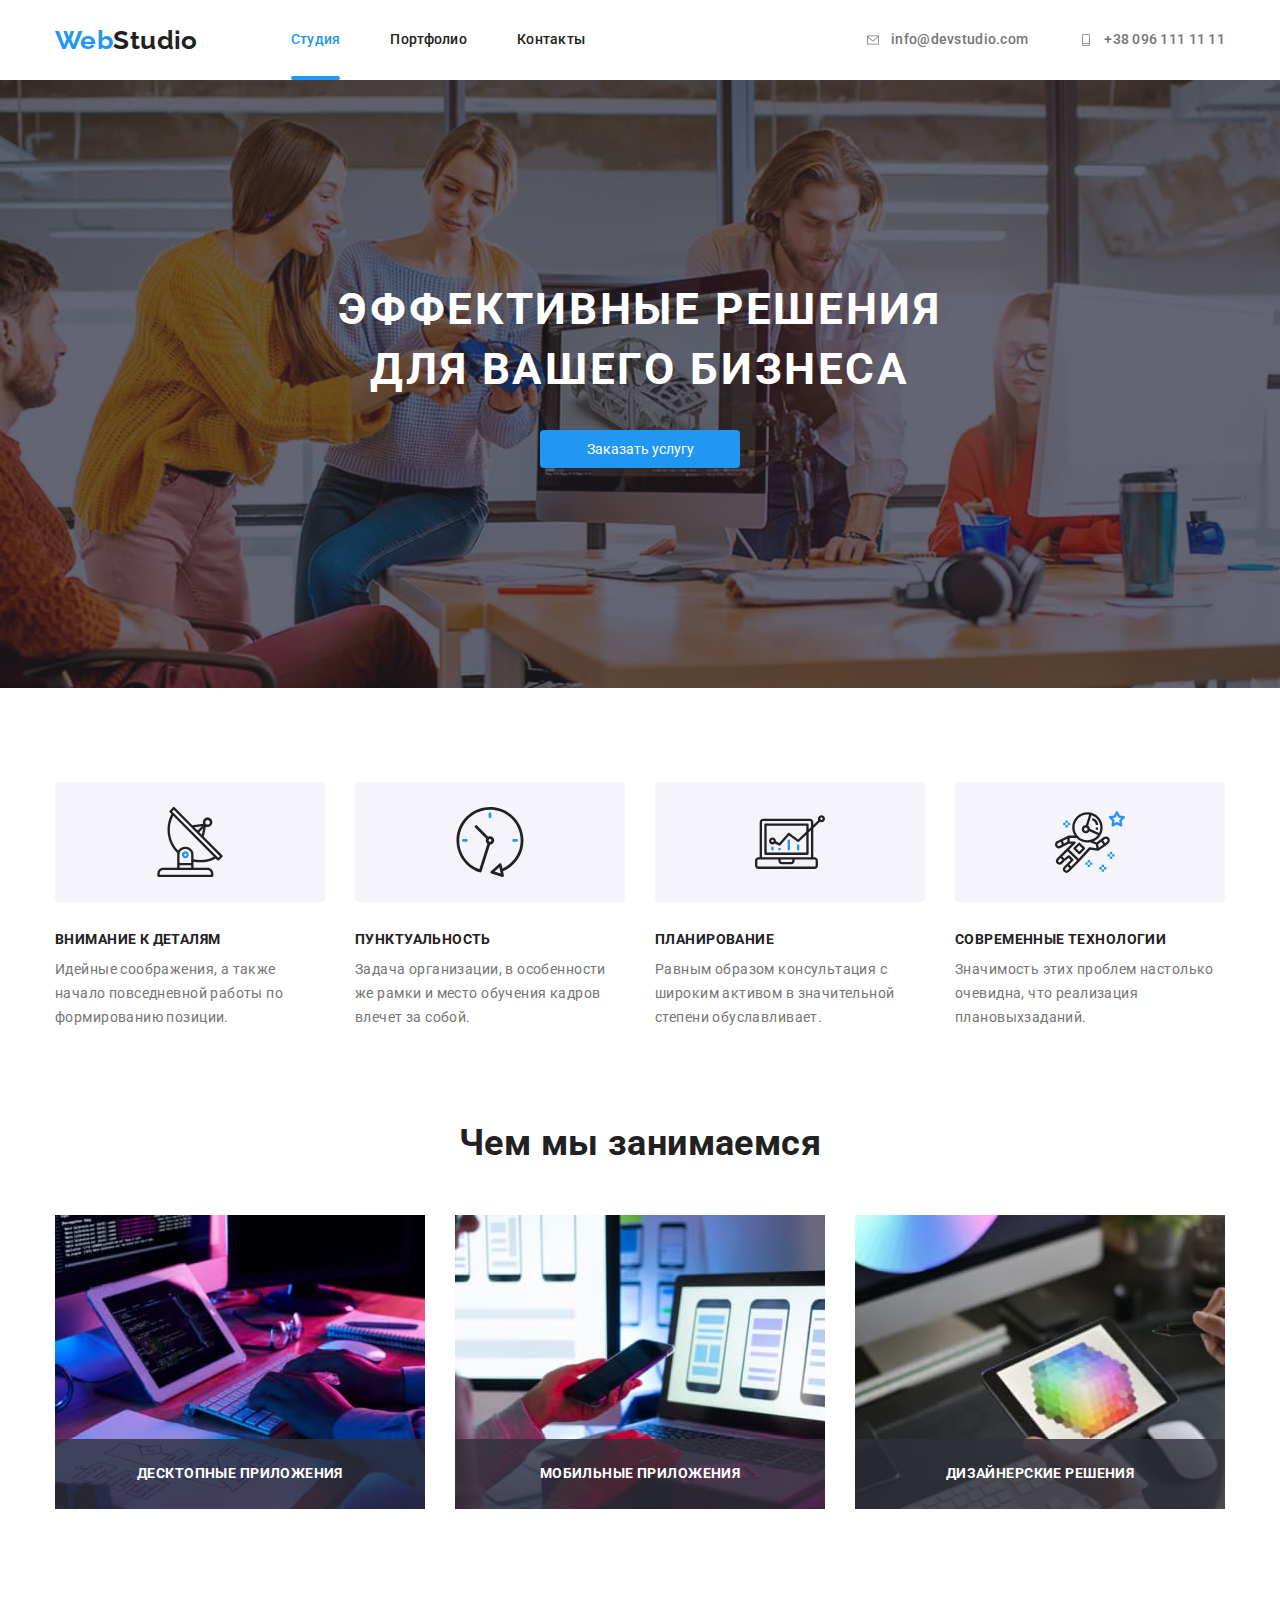
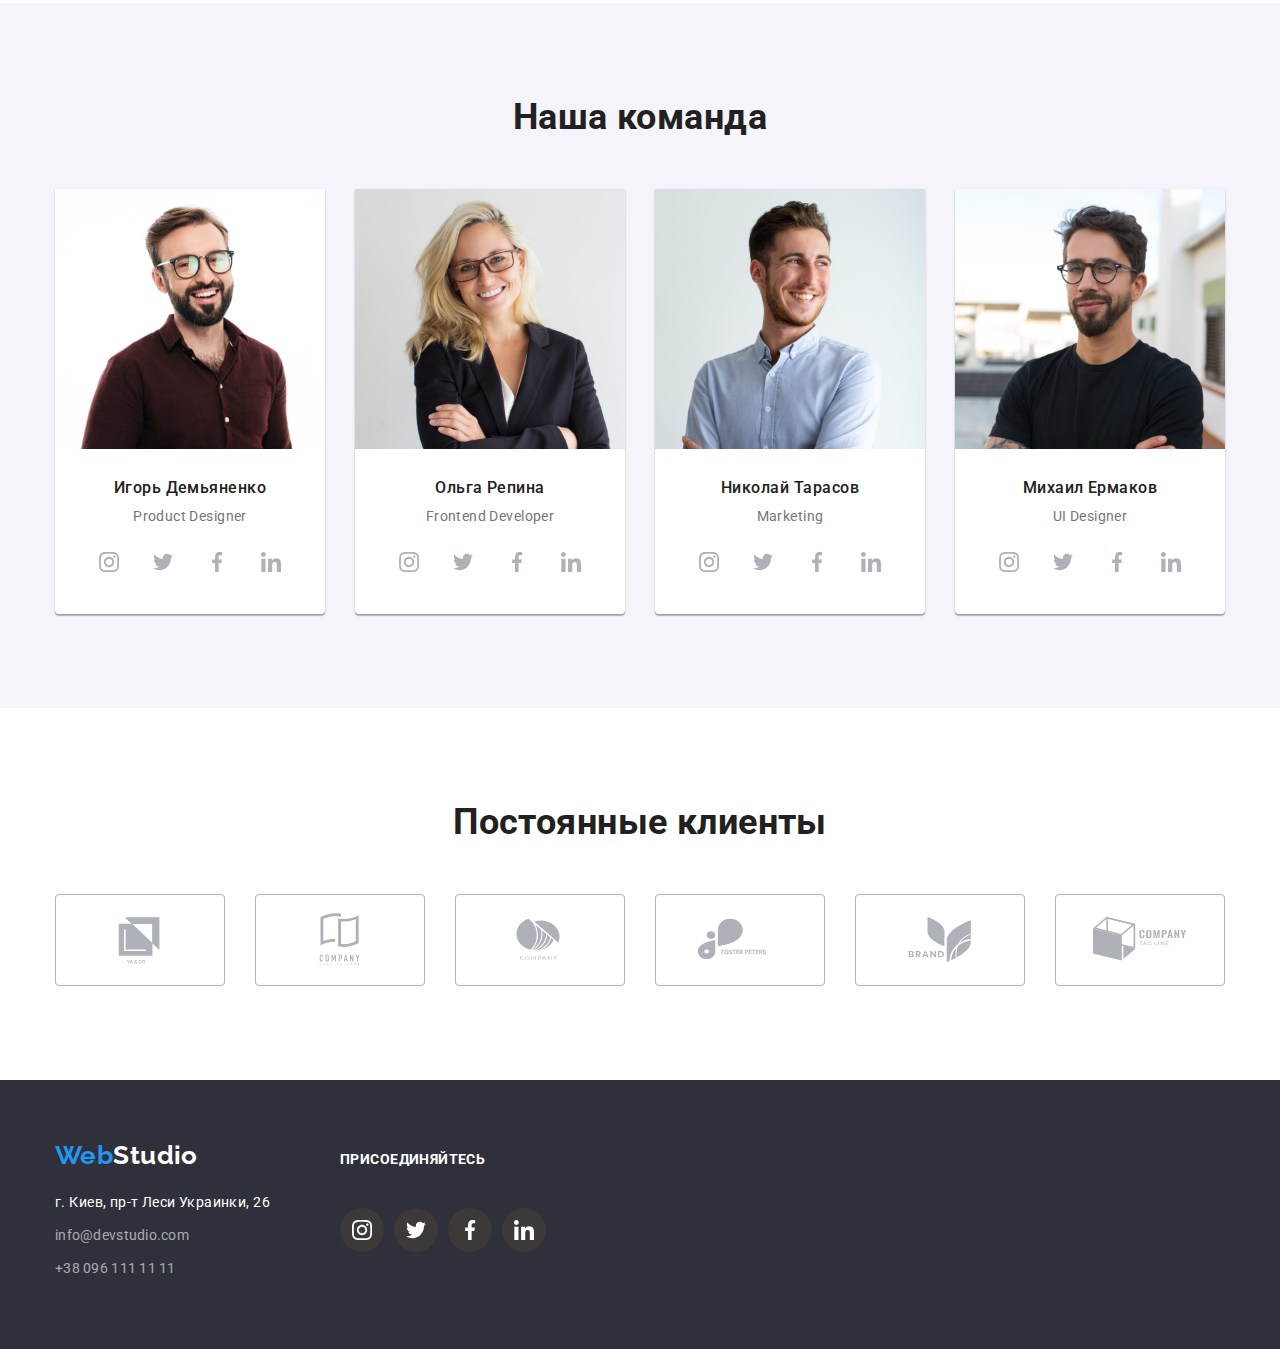
==== index.html @ 8112ef8c "6 дз" ====
<!DOCTYPE html>
<html lang="ru">
<head>
    <meta charset="UTF-8">
    <meta http-equiv="X-UA-Compatible" content="IE=edge">
    <meta name="viewport" content="width=device-width, initial-scale=1.0">
    <title>WebStudio</title>
    <link href="https://fonts.googleapis.com/css2?family=Raleway:wght@700&family=Roboto:wght@400;500;700;900&display=swap" rel="stylesheet">
    <link rel="stylesheet" href="https://cdnjs.cloudflare.com/ajax/libs/modern-normalize/1.1.0/modern-normalize.min.css">
    <link rel="stylesheet" href="css/style.css">
</head>
<body>
    <header class="header">
        <div class="container">
        <nav class="header-nav main">
            <a class="logo link" href="./index.html">
                <span class="accent">Web</span>Studio</a>
    
            <ul class="nav-list list">
                <li class="header-item"><a class="nav-link link current" href="./index.html">Студия</a></li>
                <li class="header-item"><a class="nav-link link" href="./portfolio.html">Портфолио</a></li>
                <li class="header-item"><a class="nav-link link" href="">Контакты</a></li>
            </ul>
        </nav>
        
        <ul class="contacts-list list">
            <li class="header-item">
                <a class="contact-link link" href="mailto:info@devstudio.com">
                     <svg class="header-icon" width="16" height="12">
                        <use href="./images/icons.svg#icon-email-1"></use>
                    </svg>
                    info@devstudio.com</a></li>
            <li class="header-item">
                <a class="contact-link link" href="tel:+380961111111">
                     <svg class="header-icon" width="16" height="12">
                        <use href="./images/icons.svg#icon-mobile-2" ></use>
                    </svg>
                    +38 096 111 11 11</a></li>
        </ul>
        </div>

    
    </header>
    <main>

        <section class="section hero">
            <div class="container">
            <h1 class="hero-title">Эффективные решения для вашего бизнеса
            </h1>
            <button class="button" type="button" data-modal-open>Заказать услугу</button>
        </div>
        </section>

    <section class="section about">
        <div class="container">
        <h2 class="section-title visually-hidden">наши приоритеты</h2>

        <ul class="about-list list">
            <li class="about-item" >
                <div class="about-soc-list">
                    <svg class="about-soc-icon" width="70" height="70">
                        <use href="./images/icons.svg#icon-antenna-1"></use>
                    </svg>

                </div>
                
                
                <h3 class="about-subtitle">Внимание к деталям</h3>
                <p class="about-description">Идейные соображения, а также начало повседневной работы по формированию позиции.</p>
            </li>
            <li class="about-item">
                <div class="about-soc-list">
                    <svg class="about-soc-icon" width="70" height="70">
                        <use href="./images/icons.svg#icon-clock-2"></use>
                    </svg>

                </div>

                <h3 class="about-subtitle">Пунктуальность</h3>
                <p class="about-description">Задача организации, в особенности же рамки и место обучения кадров влечет за собой.</p>
            </li>
            <li class="about-item">
                <div class="about-soc-list">
                    <svg class="about-soc-icon" width="70" height="70">
                        <use href="./images/icons.svg#icon-diagram-3"></use>
                    </svg>

                </div>
                <h3 class="about-subtitle">Планирование</h3>
                <p class="about-description">Равным образом консультация с широким активом в значительной степени обуславливает.</p>
            </li>
            <li class="about-item">
                <div class="about-soc-list">
                    <svg class="about-soc-icon" width="70" height="70">
                        <use href="./images/icons.svg#icon-astronaut-4"></use>
                    </svg>

                </div>
                <h3 class="about-subtitle">Современные технологии</h3>
                <p class="about-description">Значимость этих проблем настолько очевидна, что реализация плановыхзаданий.</p>
            </li>
        </ul>
    </div>
    </section>
    <section class="section work">
        <div class="container">
        <h2 class="section-title">Чем мы занимаемся</h2>
        <ul class="work-list list">
            <div class="work-fon">
            <li class="work-item">
                <img src="./images/box1computer.jpg" alt="компьютер" width="370" />
                <p class="work-text">Десктопные приложения</p>
            </li>
       
            <li class="work-item">
                <img src="./images/box2phone.jpg" alt="телефон" width="370" />
                <p class="work-text">Мобильные приложения</p>
            </li>
            <li class="work-item">
                <img src="./images/box3planchet.jpg" alt="планшет" width="370" />
                <p class="work-text">Дизайнерские решения</p>
            </li>
        </div>
        </ul>
    </div>
    </section>
    <section class="section team">
        <div class="container">
        <h2 class="section-title">Наша команда</h2>
        <ul class="team-list list">
            <li class="team-item">
                <img src="./images/man1.jpg" alt="мужчина1" width="270" />
                <div class="thumb">
                <h3 class="team-subtitle">Игорь Демьяненко</h3>
                <p class="team- description">Product Designer</p>
                <ul class="team-soc-list list">
                    <li class="team-soc-item">
                        <a href="" class="team-soc-link">
                            <svg class="team-soc-icon" width="20" height="20">
                                <use href="./images/icons.svg#icon-instagram-1"></use>
                            </svg>
                        </a>
                    </li>
                    <li class="team-soc-item">
                        <a href="" class="team-soc-link">
                            <svg class="team-soc-icon" width="20" height="20">
                                <use href="./images/icons.svg#icon-twitter-2"></use>
                            </svg>
                        </a>
                    </li>
                    <li class="team-soc-item">
                        <a href="" class="team-soc-link">
                            <svg class="team-soc-icon" width="20" height="20">
                                <use href="./images/icons.svg#icon-facebook-3"></use>  
                            </svg>                           
                        </a>
                    </li>
                    <li class="team-soc-item">
                        <a href="" class="team-soc-link">
                            <svg class="team-soc-icon" width="20" height="20">
                                <use href="./images/icons.svg#icon-linkedin-4"></use>
                            </svg>
                        </a>
                    </li>
                </ul>
                </div>
            </li>
            <li class="team-item">
                <img src="./images/woman2.jpg" alt="женщина2" width="270" />
                <div class="thumb">
                <h3 class="team-subtitle">Ольга Репина</h3>
                <p class="team- description">Frontend Developer</p>
                <ul class="team-soc-list list">
                    <li class="team-soc-item">
                        <a href="" class="team-soc-link">
                            <svg class="team-soc-icon" width="20" height="20">
                                <use href="./images/icons.svg#icon-instagram-1"></use>
                            </svg>
                        </a>
                    </li>
                    <li class="team-soc-item">
                        <a href="" class="team-soc-link">
                            <svg class="team-soc-icon" width="20" height="20">
                                <use href="./images/icons.svg#icon-twitter-2"></use>
                            </svg>
                        </a>
                    </li>
                    <li class="team-soc-item">
                        <a href="" class="team-soc-link">
                            <svg class="team-soc-icon" width="20" height="20">
                                <use href="./images/icons.svg#icon-facebook-3"></use>  
                            </svg>                           
                        </a>
                    </li>
                    <li class="team-soc-item">
                        <a href="" class="team-soc-link">
                            <svg class="team-soc-icon" width="20" height="20">
                                <use href="./images/icons.svg#icon-linkedin-4"></use>
                            </svg>
                        </a>
                    </li>
                
                </ul>
            </div>
            </li>
            <li class="team-item">
                <img src="./images/man3.jpg" alt="мужчина3" width="270" />
                <div class="thumb">
                <h3 class="team-subtitle">Николай Тарасов</h3>
                <p class="team- description">Marketing</p>
                <ul class="team-soc-list list">
                    <li class="team-soc-item">
                        <a href="" class="team-soc-link">
                            <svg class="team-soc-icon" width="20" height="20">
                                <use href="./images/icons.svg#icon-instagram-1"></use>
                            </svg>
                        </a>
                    </li>
                    <li class="team-soc-item">
                        <a href="" class="team-soc-link">
                            <svg class="team-soc-icon" width="20" height="20">
                                <use href="./images/icons.svg#icon-twitter-2"></use>
                            </svg>
                        </a>
                    </li>
                    <li class="team-soc-item">
                        <a href="" class="team-soc-link">
                            <svg class="team-soc-icon" width="20" height="20">
                                <use href="./images/icons.svg#icon-facebook-3"></use>  
                            </svg>                           
                        </a>
                    </li>
                    <li class="team-soc-item">
                        <a href="" class="team-soc-link">
                            <svg class="team-soc-icon" width="20" height="20">
                                <use href="./images/icons.svg#icon-linkedin-4"></use>
                            </svg>
                        </a>
                    </li>
                </ul>
            </div>
            </li>
            <li class="team-item">
                <img src="./images/man4.jpg" alt="мужчина4" width="270" />
                <div class="thumb">
                <h3 class="team-subtitle">Михаил Ермаков</h3>
                <p class="team- description">UI Designer</p>
                <ul class="team-soc-list list">
                    <li class="team-soc-item">
                        <a href="" class="team-soc-link">
                            <svg class="team-soc-icon" width="20" height="20">
                                <use href="./images/icons.svg#icon-instagram-1"></use>
                            </svg>
                        </a>
                    </li>
                    <li class="team-soc-item">
                        <a href="" class="team-soc-link">
                            <svg class="team-soc-icon" width="20" height="20">
                                <use href="./images/icons.svg#icon-twitter-2"></use>
                            </svg>
                        </a>
                    </li>
                    <li class="team-soc-item">
                        <a href="" class="team-soc-link">
                            <svg class="team-soc-icon" width="20" height="20">
                                <use href="./images/icons.svg#icon-facebook-3"></use>  
                            </svg>                           
                        </a>
                    </li>
                    <li class="team-soc-item">
                        <a href="" class="team-soc-link">
                            <svg class="team-soc-icon" width="20" height="20">
                                <use href="./images/icons.svg#icon-linkedin-4"></use>
                            </svg>
                        </a>
                    </li>
                </ul>
            </div>
            </li>
        </ul>
    </div>
    </section>
    <section class="section customers">
        <div class="container">
         <h2 class="section-title">Постоянные клиенты</h2>
         <ul class="customers-list list">
             <li class="customers-list-item">
                 <a href="" class="customers-list-link">
                     <svg class="customers-list-icon" width="106" height="60">
                    <use href="./images/icons.svg#icon-group-1"></use> 
                    </svg> 
               </a>
             </li>
             <li class="customers-list-item">
                <a href="" class="customers-list-link">
                    <svg class="customers-list-icon" width="106" height="60">
                        <use href="./images/icons.svg#icon-group-2"></use> 
                        </svg> 
                   </a>
             </li>
             <li class="customers-list-item">
                <a href="" class="customers-list-link">
                    <svg class="customers-list-icon" width="106" height="60">
                        <use href="./images/icons.svg#icon-group-3"></use> 
                        </svg> 
                </a>
             </li>
             <li class="customers-list-item">
                <a href="" class="customers-list-link">
                    <svg class="customers-list-icon" width="106" height="60">
                        <use href="./images/icons.svg#icon-group-4"></use> 
                        </svg> 
                </a>
             </li>
             <li class="customers-list-item">
                <a href="" class="customers-list-link">
                    <svg class="customers-list-icon" width="106" height="60">
                        <use href="./images/icons.svg#icon-group-5"></use> 
                        </svg> 
                   </a>
             </li>
             <li class="customers-list-item">
                <a href="" class="customers-list-link">
                    <svg class="customers-list-icon" width="106" height="60">
                        <use href="./images/icons.svg#icon-group-6"></use> 
                        </svg> 
                </a>
             </li>
         </ul>
        </div>

    </section>
</main>
    <footer class="footer">
    
        <div class="footer-container">
            <div class="footer-flex">
        <a class="logo link" href="/">
            <span class="accent">Web</span>Studio</a>
        <ul class="footer-list list">
            <li class="adress-item">
                <a class="adress-link link" href="https://goo.gl/maps/D3uRbkzvZpGUqhTm6" target="_blank" rel="noopener noreferrer">г. Киев, пр-т Леси Украинки, 26</a>
            </li>
            <li class="adress-item">
                <a class="contact-link link list" href="mailto:info@devstudio.com">info@devstudio.com</a>
            </li>
            <li class="adress-item">
                <a class="contact-link link list" href="tel:+380961111111">+38 096 111 11 11</a>
            </li>
        </ul>
    </div>
    <div class="footer-soc">
        <h2 class="footer-title">присоединяйтесь</h2>
        <ul class="footer-soc-list list">
            <li class="footer-soc-item">
                <a href="" class="footer-soc-link">
                    <svg class="footer-soc-icon" width="20" height="20">
                        <use href="./images/icons.svg#icon-instagram-1"></use> 
                        </svg>
                    </a> 
            </li>
            <li class="footer-soc-item">
                <a href="" class="footer-soc-link">
                    <svg class="footer-soc-icon" width="20" height="20">
                        <use href="./images/icons.svg#icon-twitter-2"></use> 
                        </svg>
                    </a>
            </li>
            <li class="footer-soc-item">
                <a href="" class="footer-soc-link">
                    <svg class="footer-soc-icon" width="20" height="20">
                        <use href="./images/icons.svg#icon-facebook-3"></use> 
                        </svg>
                    </a>
            </li>
            <li class="footer-soc-item">
                <a href="" class="footer-soc-link">
                    <svg class="footer-soc-icon" width="20" height="20">
                        <use href="./images/icons.svg#icon-linkedin-4"></use> 
                        </svg>
                    </a>
            </li>
        </ul>
    
    </div>
</div>
    </footer>

<div class="backdrop is-hidden" data-modal>
    <div class="modal">
        <button type="button" class="modal-button-icon" data-modal-close>
            <svg class="icon-butt" width="11" height="11">
                <use href="./images/icons.svg#icon-vector"></use>
            </svg>
        </button>

    </div>
</div>
<script src="./js/modal.js"></script>

</body>
</html>
---- css/style.css ----
:root {
    --primary-text-color: #757575;
    --secondary-text-color: #212121;
    --primary-white-color: #ffffff;
    --accent-color: #2196F3;
    --secondary-font-family: "Raleway", sans-serif;
    --primary-font-family: "Roboto", sans-serif;

}

html {
    box-sizing: border-box;
}

*,
*::before,
*::after {
    box-sizing: inherit;
}

body {
 font-family: var(--primary-font-family);
 color: var(--primary-text-color);
 background-color: var(--primay-white-color);
 font-size: 14px;
 letter-spacing: 0.03em;
}

.link  { 
    list-style: none;
    padding-left: 0;
    margin: 0;
    text-decoration: none;
}

.list { 
    list-style: none;
    padding-left: 0;
    margin: 0;
    padding: 0px;
}

.section {
    padding: 94px 0;
}

.container {
    margin-left: auto;
    margin-right: auto;
    padding-left: 15px;
    padding-right: 15px;
    width: 1200px;
    
}

h1, h2, h3, h4, h5, h6, p { 
    margin-top: 0;
    margin-bottom: 0px;
}

.img { 
    display: block;
    max-width: 100%;
    height: auto;
}

.adress { 
    font-style: normal;
}

.visually-hidden {
    position: absolute;
    width: 1px;
    height: 1px;
    margin: -1px;
    border: 0;
    padding: 0;
    
    white-space: nowrap;
    clip-path: inset(100%);
    clip: rect(0 0 0 0);
    overflow: hidden;
  }

.hero-title {
font-size: 36px;
line-height: 1.16;
text-align: center;
color: var(--secondary-text-color);

}

.section-title {
font-size: 36px;
line-height: 1.16;
text-align: center;
color: var(--secondary-text-color);

}

/* logo webstudio */
.logo {
font-family: var(--secondary-font-family);    
font-size: 26px;
line-height: 1.19;
color: var(--secondary-text-color);
font-weight: 700;
}

.logo.link {
    margin-right: 93px;
    
}

.accent { 
    color: var(--accent-color);
}

/* ссылки студия,портфолио,контакты,*/

.nav-link,
.contact-link {
padding-top: 32px;
padding-bottom: 32px;
display: block;

font-weight: 500;
line-height: 1.14;
letter-spacing: 0.02em;
color: var(--secondary-text-color);

transition-property: color;
transition-duration: 250ms;
transition-timing-function: cubic-bezier(0.4, 0, 0.2, 1);
}

.nav-link:hover,
.nav-link:focus,
.contact-link:hover,
.contact-link:focus,
.current {
color: var(--accent-color);
}

.nav-link.current {
    position: relative;
}

.nav-link.current::after {
    position: absolute;
    content: "";
    width: 100%;
    height: 4px;
    background: var(--accent-color);
    border-radius: 2px;
    display: block;
    bottom: 0px;
}



.header-item:not(:last-child) {
    margin-right: 50px;
}

.header-nav.main {
    display: flex;
    align-items: center;
}

.nav-list,
.contacts-list {
    display: flex;
align-items: center;
}

.contacts-list {
    margin-left: auto;
}

.header .container {
    display: flex;
    align-items: center;

}



/* емейл,телефон */

.contact-link {
color: var(--primary-text-color);
display: flex;
align-items: center;
}



.header-item .list {
    padding: 0px;
    margin-left: 0px;
}

.header-icon {
    fill: currentColor;
    margin-right: 10px;
}



/* button hero*/

.button {
    display: inline-block;
    border-radius: 4px;
    padding: 10px 32px;
    min-width: 200px;
    border: 1px solid transparent;
    align-items: center;
    margin-bottom: 20px;
    background: var(--accent-color);
    color: var(--primary-white-color);
    cursor: pointer;
}

/* HERO */

.hero {
    background: #2F303A;
    text-align: center;
    padding: 200px 0px;
    background-image: linear-gradient(rgba(47, 48, 58, 0.4),rgba(47, 48, 58, 0.4)), url(../images/people1.jpg);
    background-repeat: no-repeat;
    background-position: center;
    background-size: cover;
    max-width: 1600px;
    margin: 0 auto;
}



.hero-title {
margin-top: 0px;
margin-bottom: 30px;
text-transform: uppercase;

max-width: 650px;
margin-left: auto;
margin-right: auto;
font-size: 44px;
line-height: 1.36;
letter-spacing: 0.06em;
color: #ffffff;
}

/* секция  about */


.about-subtitle {
    margin-bottom: 10px;
margin-top: 0px;

font-size: 14px;
line-height: 1.14;
color: var(--secondary-text-color);
font-weight: 700;
text-transform: uppercase;
}

.about-list {
    
    margin-top: 0px;
    margin-bottom: 0px;
    display: flex;
    align-items: center;
    justify-content: space-between;
}

.about-description {
   line-height: 1.71;
}

.about-item {
   width: 270px;
 
}

.about-soc-list {
    width: 100%;
    height: 120px;
    background-color: #F5F4FA;
    border-radius: 4px;
    margin-bottom: 30px;
    display: flex;
    align-items: center;
    justify-content: center;

}


/* work */

.work {
  padding-top: 0px;
  }

.section-title {

    margin-bottom: 50px;
    
}

.work-list {
    align-items: center;
    justify-content: space-between;


}  
/*-------- */
.work-fon {
    display: flex;
    align-items: center;
    justify-content: space-between;
}

.work-item {
position: relative;
font-weight: 700;
font-size: 14px;
line-height: 1.14;
text-transform: uppercase;
color: #FFFFFF;
}

.work-text {
    position: absolute;
    bottom: 0;
    width: 370px;
    height: 70px;
    display: flex;
    align-items: center;
    justify-content: center;
    
    background: rgba(47, 48, 58, 0.8);
}
/* ------ */


/* секция наша команда */

.team {
    margin-top: 0px;
    margin-bottom: 0px;

    background: #F5F4FA;
}

.team-section {
    margin-top: 0px;
    margin-bottom: 50px;
}

.team-subtitle {
font-size: 16px;
line-height: 1.18;
letter-spacing: 0.03em;
font-weight: 500;
margin-bottom: 10px;


color: var(--secondary-text-color)
}


.team-list {
    display: flex;
    align-items: center;
    justify-content: space-between;
    
}

.team-item {
    background-color: var(--primary-white-color);
    box-shadow: 0px 1px 3px rgba(0, 0, 0, 0.12), 0px 1px 1px rgba(0, 0, 0, 0.14), 0px 2px 1px rgba(0, 0, 0, 0.2);
    border-radius: 0px 0px 4px 4px;
}

.thumb{
    padding: 30px 32px;
    text-align: center;
}

.team-soc-list {
    display: flex;
    justify-content: center;

}

.team-soc-item {
    width: 44px;
    height: 44px;
    margin-top: 16px;
    
}

.team-soc-item + .team-soc-item {
    margin-left: 10px;

}

.team-soc-link {
    width: 100%;
    height: 100%;
    background-color:FFFFFF;
    display: flex;
    align-items: center;
    justify-content: center;
    border-radius: 50%;

    transition-property: background-color;
    transition-duration: 250ms;
    transition-timing-function: cubic-bezier(0.4, 0, 0.2, 1);
    
}

.team-soc-icon {
    fill: #AFB1B8;
}

.team-soc-link:hover {
background-color: var(--accent-color);

}

.team-soc-link:hover .team-soc-icon {
fill: #F5F4FA;
}

/* customers */

.customers {
    margin-top: 0px;
    margin-bottom: 0px;

    background-color: var(--primary-white-color)

   
}

.customers-list-item {
    width: 170px;
    height: 92px;

     
}


.customers-list-item + .customers-list-item{
margin-left: 30px;

}

.customers-list-link {
width: 100%;
height: 100%;
background-color: #FFFFFF;;
display: flex;
align-items: center;
justify-content: center;
border: 1px solid #AFB1B8;
border-radius: 4px;

}

.customers-list-item:hover {
    color: var(--accent-color);
    border: 1px solid var(--accent-color);
    border-radius: 4px;
}

.customers-list-item:hover .customers-list-icon {
    fill: var(--accent-color);
}

.customers-list-icon {
    fill:  #AFB1B8;

    transition-property: fill;
    transition-duration: 250ms;
    transition-timing-function: cubic-bezier(0.4, 0, 0.2, 1);
}


.customers-list{
    display: flex;
    align-items: center;
    justify-content: space-between;

}

/* footer */

.footer {
background: #2F303A;


}

.footer-container {
    margin: auto;
    width: 1200px;
    padding: 60px 15px;
}

.adress-item {
    margin-bottom: 9px;
}

.footer .logo {
color: var(--primary-white-color);
margin-right: 0px;
margin-bottom: 20px;
display: block;

}

.adress-link {
font-size: 14px;
line-height: 1.71;
color: var(--primary-white-color);
}



.footer-item:not(:last-child){
    margin-bottom: 10px;
}



.footer .contact-link {
color:rgba(255, 255, 255, 0.6);
font-weight: 400;
line-height: 1.71;
padding: 0px;
}


.nav-link:hover,
.nav-link:focus,
.contact-link:hover,
.contact-link:focus,
.current {
    color: var(--accent-color);
}


.footer-container {
    display: flex;
    flex-direction: row;
    align-items: baseline;
    

}

.footer-soc {
    margin-left: 70px;
}

.footer-title {
    color: #ffffff;
    margin-bottom: 20px;
    justify-content:center;
    font-family: 'Roboto';
    font-style: normal;
    font-weight: 700;
    font-size: 14px;
    line-height: 1.14;
    letter-spacing: 0.03em;
    text-transform: uppercase;

}

.footer-soc-list {
    display: flex;
    justify-content: center;
    align-items: center;
    margin-top: 20px;
}

.footer-soc-item {
    width: 44px;
    height: 44px;
    margin-top: 20px;
    border-radius: 50%;
    background-color:#3d3939;
    display: flex;
    justify-content: center;
    align-items: center;
    padding: 20px;

    transition-property: background-color;
    transition-duration: 250ms;
    transition-timing-function: cubic-bezier(0.4, 0, 0.2, 1);
}

.footer-soc-item + .footer-soc-item {
    margin-left: 10px;

}

.footer-soc-link {
    width: 20px;
    height: 20px;
    fill: #FFFFFF;
    display: flex;
    justify-content: center;
    align-items: center;
    
}


.footer-soc-item:hover {
    background-color: var(--accent-color);
}

.footer-soc-item:hover .footer-soc-icon {
    fill: #F5F4FA;
    }
    

/* ПОРТФОЛИО */

.portfolio-btn {

font-family: 'Roboto';
font-weight: 500;
font-size: 16px;
line-height: 1.62;


background-color: #F5F4FA;
border-radius: 4px;

color: var(--secondary-text-color);
cursor: pointer;
border: none;
padding: 6px 22px;

transition-property: background-color, color;
transition-duration: 250ms;
transition-timing-function: cubic-bezier(0.4, 0, 0.2, 1);

}

.portfolio-btn:hover,
.portfolio-btn:focus {
    background-color: var(--accent-color);
    color: var(--primary-white-color);
}

.portfolio-btn.current {
    background-color: var(--accent-color);
    color: var(--primary-white-color);
}

.portfolio-item:not(:last-child){
    margin-right: 8px;
}



.btn-list {
    display: flex;
    justify-content: center;
    padding: 20px;
    
}

img{
    display: block;
    
}

.card-list {
    display: flex;
    flex-wrap: wrap;
    margin-right: -30px;
    margin-bottom: -30px;
    }

.card-item {
    margin-right: 30px;
    margin-bottom: 30px;
    width: 370px;
    width: calc((100% - 90px) / 3);
    background-color: #ffffff;

    transition-property:  box-shadow;
    transition-duration: 250ms;
    transition-timing-function: cubic-bezier(0.4, 0, 0.2, 1);
    
    }

.card-item:hover {
  box-shadow: 0px 1px 1px rgba(0, 0, 0, 0.12), 0px 4px 4px rgba(0, 0, 0, 0.06), 1px 4px 6px rgba(0, 0, 0, 0.16);
  cursor: pointer;
    }

    /* анимация карточек */

    .card-top {
       position: relative;
       overflow: hidden;
       
    }

    .card-top:hover {
        box-shadow: 0px 1px 1px rgba(0, 0, 0, 0.12), 0px 4px 4px rgba(0, 0, 0, 0.06), 1px 4px 6px rgba(0, 0, 0, 0.16);
    }

.card-top-text {
    position: absolute;
width: 100%;
height: 100%;
top: 0;
left: 0;
font-size: 18px;
line-height: 1.56;
color: var(--primary-white-color);
padding: 63px 24px;
background: rgba(33, 150, 243, 0.9);
transform: translateY(100%);
transition: 250ms;

}

.card-item:hover .card-top-text {
    transform: translate(0);
}

    /* -------- */

    .thumbs {
    padding: 20px 24px;
    text-align: left;
    width: 370px;
    border-left:  1px solid #EEEEEE;
    border-right: 1px solid #EEEEEE; 
    border-bottom:  1px solid #EEEEEE;
    }

.card-title {
    margin-top: 20px;
    margin-bottom: 0px;
    padding: 0px;
    

    font-size: 18px;
    line-height: 2;
    letter-spacing: 0.06em;
    color: var(--secondary-text-color);
}

.card-desc {
    margin-top: 4px;
    margin-bottom: 0px;
    padding: 0px;

    font-size: 16px;
    line-height: 1.88;
    color: var(--primary-text-color);
}


/* M O D A L */

.backdrop {
    position: fixed;
    top: 0;
    width: 100vw;
    height: 100vh;
    background-color: rgba(0, 0, 0, 0.2);
    transition: opacity 250ms, translate 250ms;
}

.modal {
position: absolute;
top: 50%;
left: 50%;
transform: translate(-50%, -50%);
width: 528px;
min-height: 581px;
background: #FFFFFF;
box-shadow: 0px 1px 3px rgba(0, 0, 0, 0.12), 0px 1px 1px rgba(0, 0, 0, 0.14), 0px 2px 1px rgba(0, 0, 0, 0.2);
border-radius: 4px;
}

.modal-button-icon {
    display: flex;
    align-items: center;
    justify-content: center;
    width: 30px;
    height: 30px;
    border-radius: 50%;
    background: #FFFFFF;
    border: 1px solid rgba(0, 0, 0, 0.1);
    position: absolute;
    top: 8px;
    right: 8px;
    cursor: pointer;
}

.is-hidden {
    visibility: hidden;
    opacity: 0;
    pointer-events: none;
}
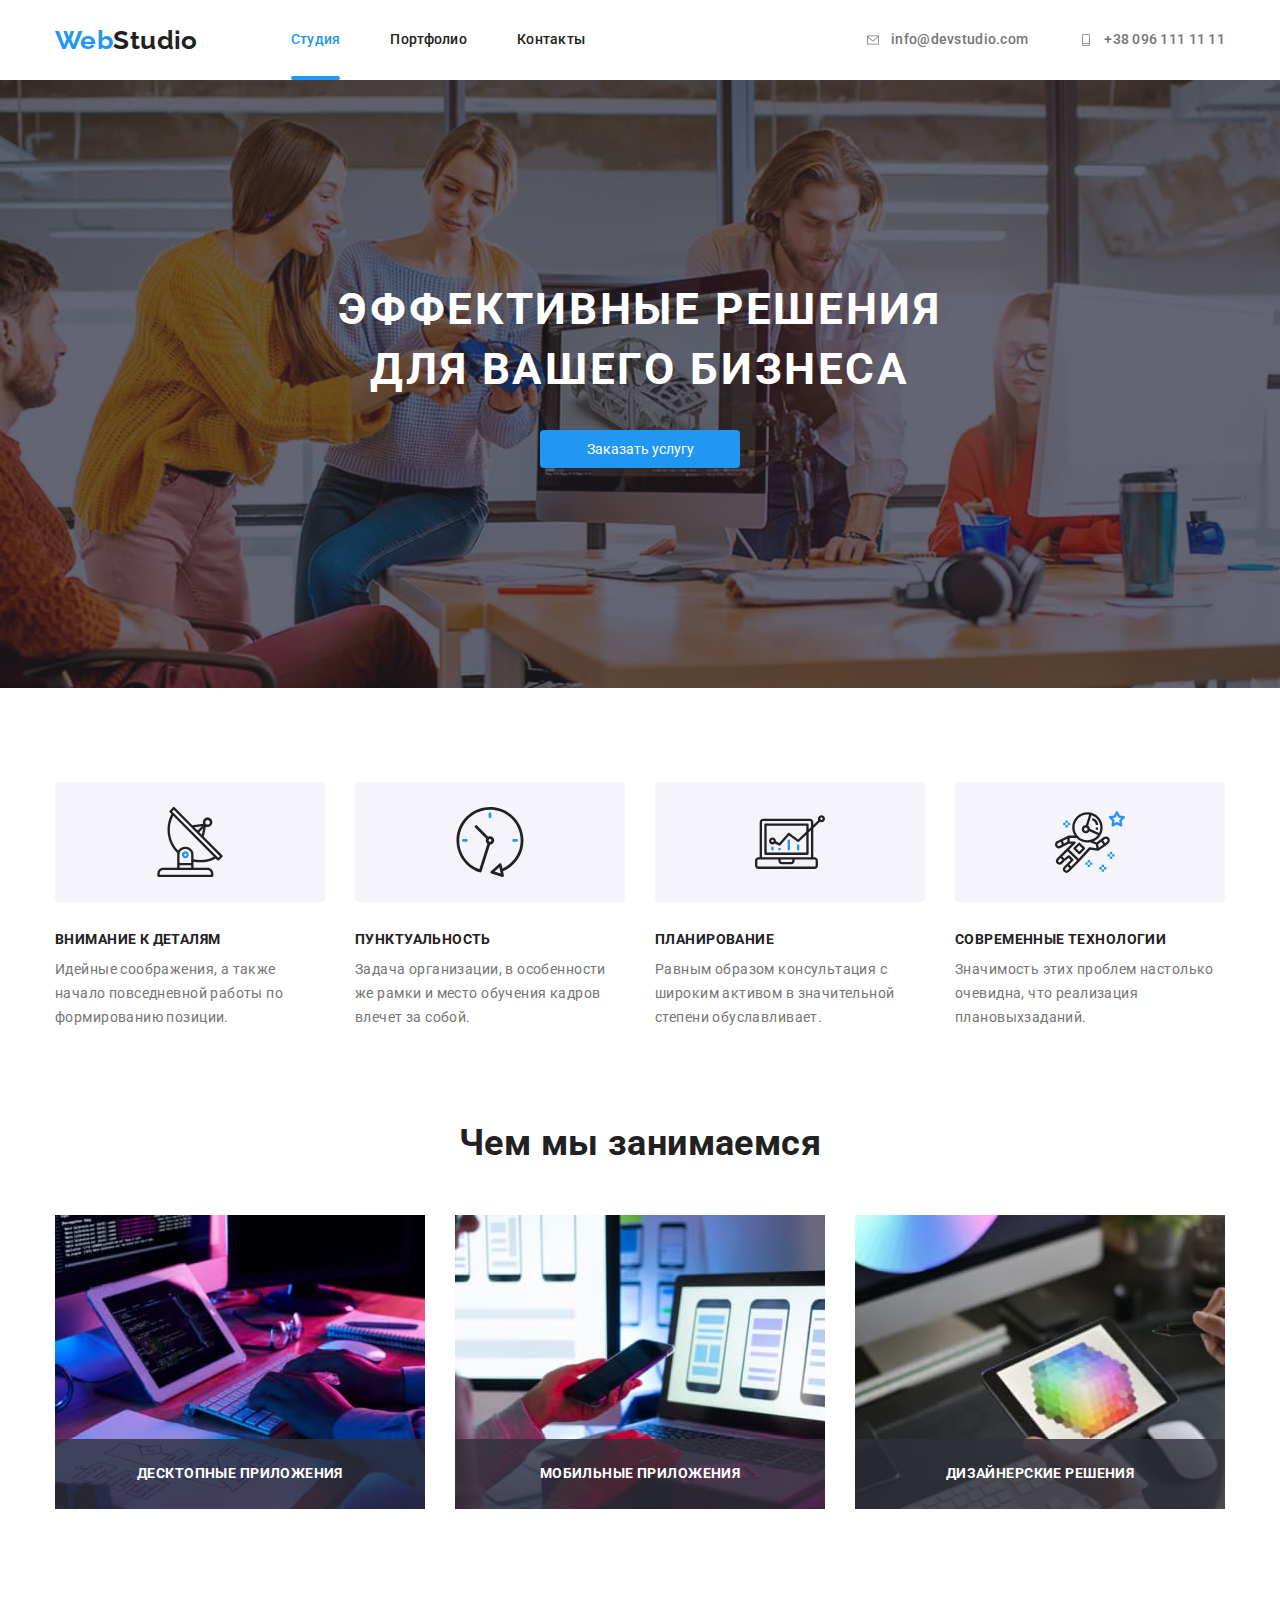
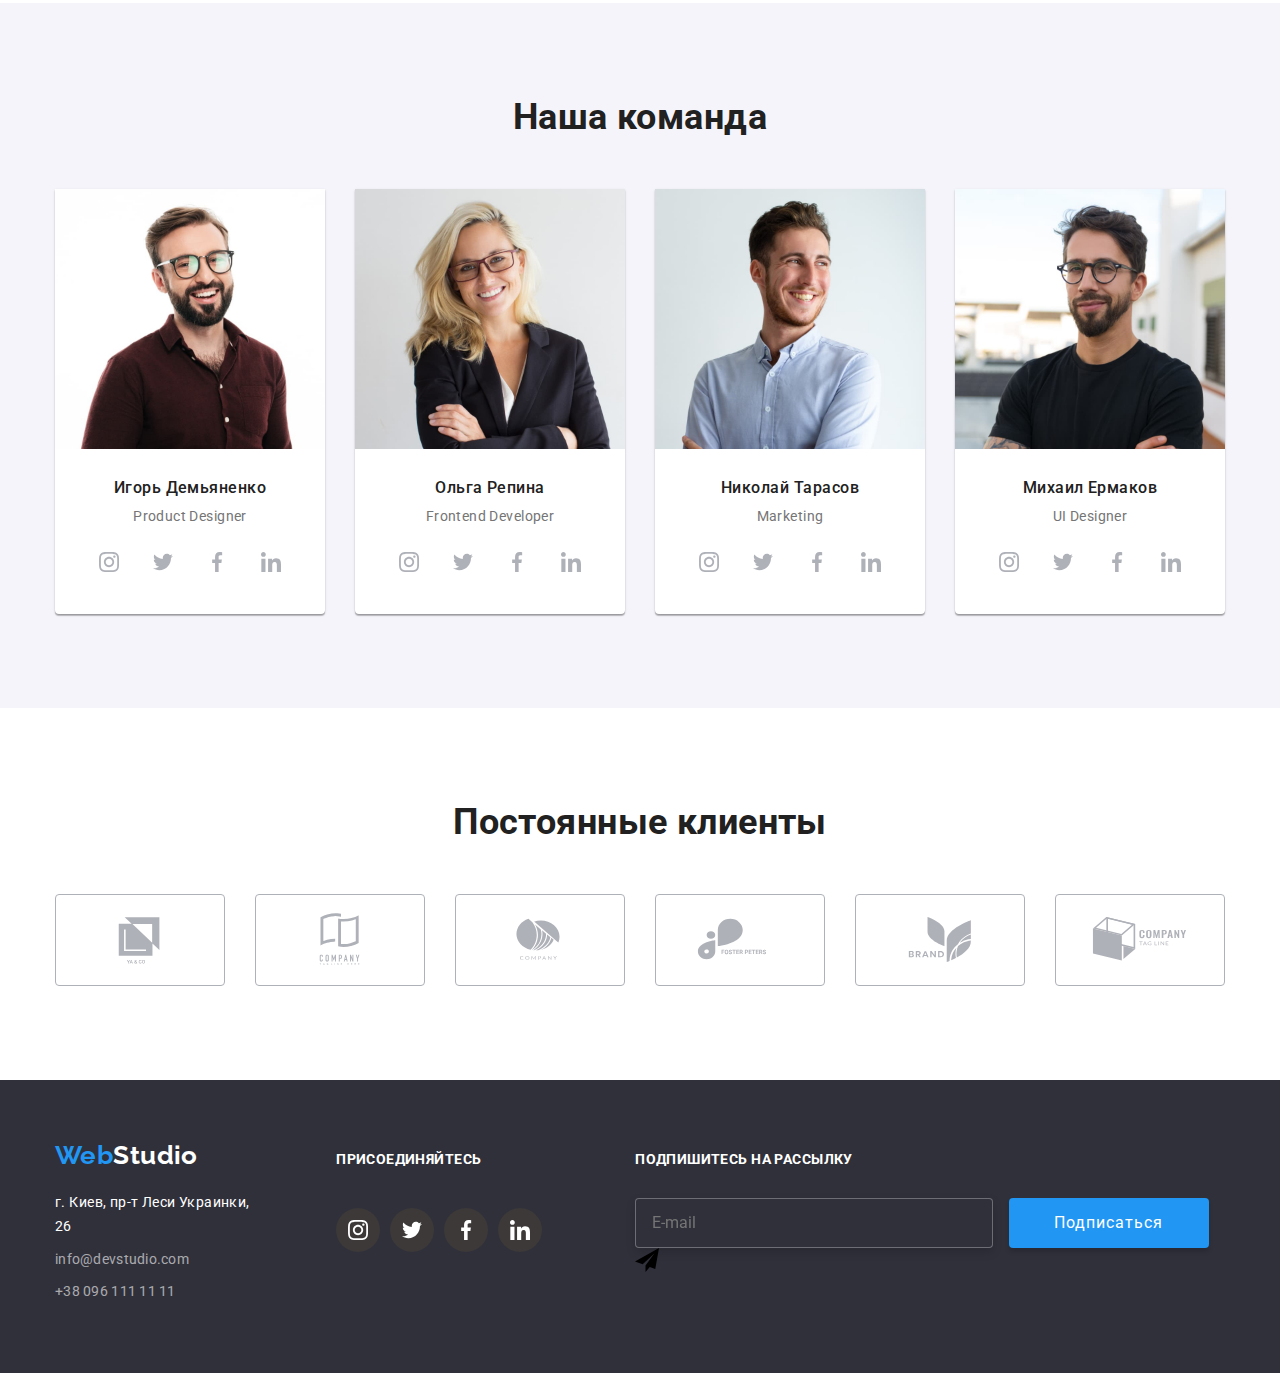
==== commit 66692e22: "6 дз футер" ====
--- a/index.html
+++ b/index.html
@@ -381,7 +381,21 @@
                     </a>
             </li>
         </ul>
+    </div>
     
+        <div class="footer-mailing">
+        <p class="footer-maling-par">Подпишитесь на рассылку</p>
+        <form class="form-footer">
+            <label class="footer-label">
+            <input type="email" class="footer-input" name="user-name" placeholder="E-mail">
+        </label>
+            <button class="footer-but" type="submit">Подписаться</button>
+            <svg class="footer-button-icon" width="24" height="24"> 
+                <use href="./images/icons.svg#icon-airbus"></use>
+            </svg> 
+        </form>
+
+
     </div>
 </div>
     </footer>
--- a/css/style.css
+++ b/css/style.css
@@ -627,9 +627,56 @@
 .footer-soc-item:hover .footer-soc-icon {
     fill: #F5F4FA;
     }
-    
-
-/* ПОРТФОЛИО */
+
+
+    /* форма футер */
+
+.footer-mailing {
+ margin-left: 93px;
+}    
+
+.footer-maling-par {
+font-family: 'Roboto';
+font-style: normal;
+font-weight: 700;
+font-size: 14px;
+line-height: 1.14;
+letter-spacing: 0.03em;
+text-transform: uppercase;
+color: #FFFFFF;
+padding-bottom: 20px;
+margin-bottom: 10px;
+}
+
+.footer-input {
+width: 358px;
+height: 50px;
+box-sizing: border-box;
+font-size: 16px;
+line-height: 1.25;
+padding-left: 16px;
+border: 1px solid rgba(255, 255, 255, 0.3);
+filter: drop-shadow(0px 4px 4px rgba(0, 0, 0, 0.15));
+border-radius: 4px;
+background: #2F303A;
+}
+
+.footer-but {
+    margin-left: 12px;
+width: 200px;
+height: 50px;
+background: #2196F3;
+box-shadow: 0px 4px 4px rgba(0, 0, 0, 0.15);
+border-radius: 4px;
+border: #2196F3;
+
+
+font-size: 16px;
+line-height: 1.88;
+letter-spacing: 0.06em;
+color: #FFFFFF;
+}
+                  /* ПОРТФОЛИО */
 
 .portfolio-btn {
 
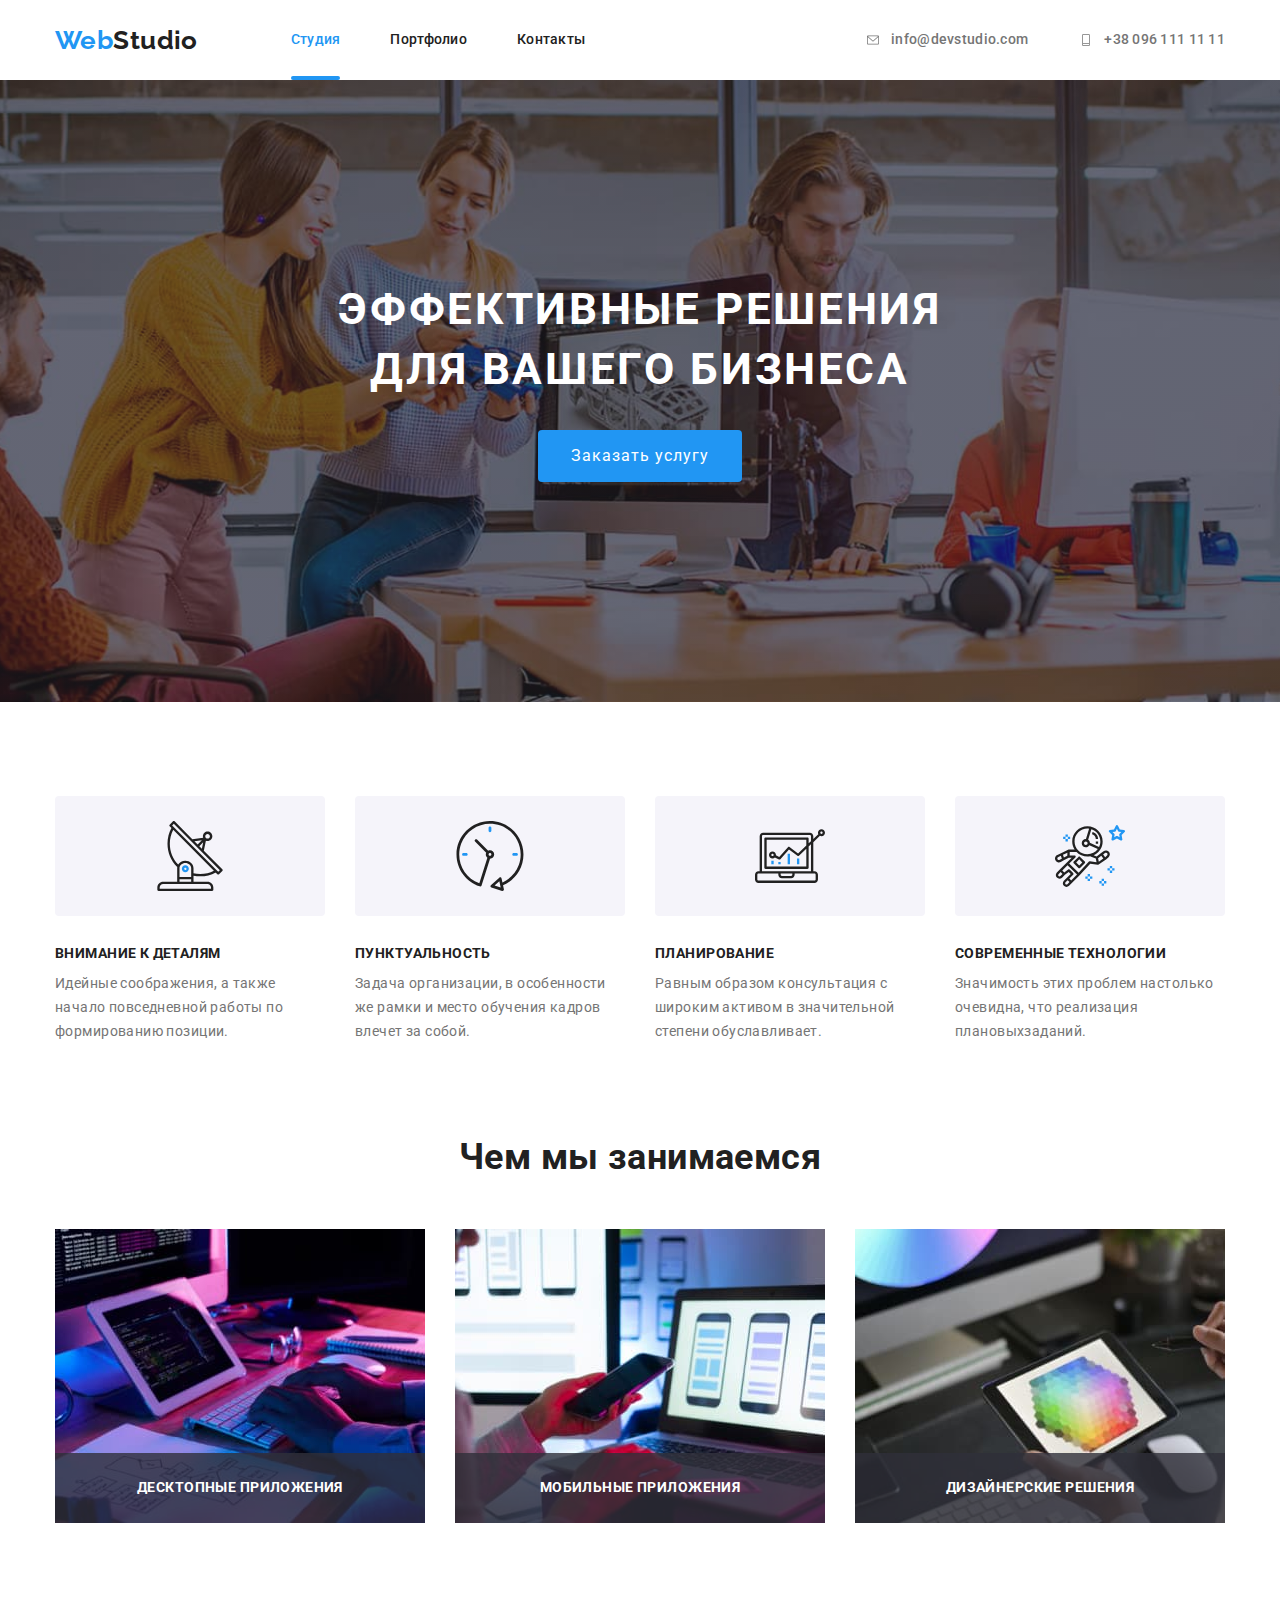
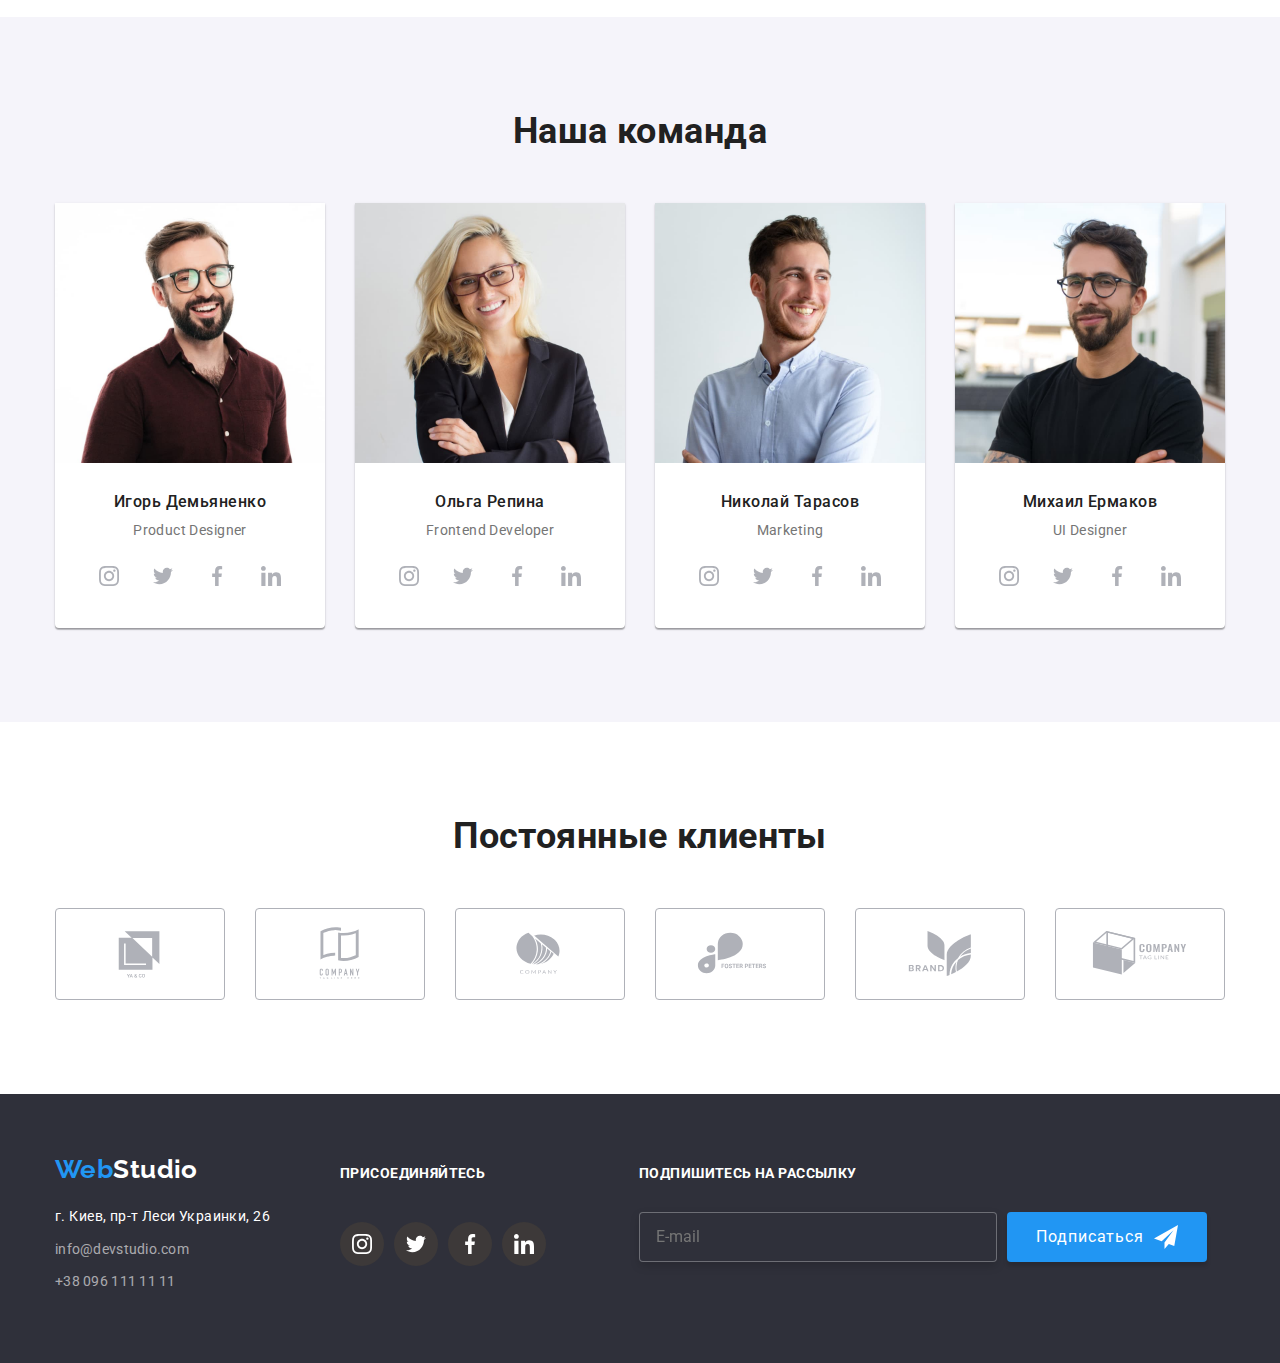
==== commit 94231b6a: "олирои" ====
--- a/index.html
+++ b/index.html
@@ -386,18 +386,12 @@
         <div class="footer-mailing">
         <p class="footer-maling-par">Подпишитесь на рассылку</p>
         <form class="form-footer">
-            <label class="footer-label">
             <input type="email" class="footer-input" name="user-name" placeholder="E-mail">
-        </label>
-            <button class="footer-but" type="submit">Подписаться</button>
-            <svg class="footer-button-icon" width="24" height="24"> 
+              <button class="footer-but" type="submit">Подписаться <svg class="footer-button-icon" width="24" height="24"> 
                 <use href="./images/icons.svg#icon-airbus"></use>
-            </svg> 
-        </form>
-
-
-    </div>
-</div>
+            </svg> </button>
+            </form>
+           </div>
     </footer>
 
 <div class="backdrop is-hidden" data-modal>
--- a/css/style.css
+++ b/css/style.css
@@ -221,6 +221,10 @@
     background: var(--accent-color);
     color: var(--primary-white-color);
     cursor: pointer;
+    letter-spacing: 0.06em;
+    font-size: 16px;
+    line-height: 1.88;
+
 }
 
 /* HERO */
@@ -633,11 +637,14 @@
 
 .footer-mailing {
  margin-left: 93px;
-}    
+ }    
+
+.form-footer {
+    display: flex;
+    align-items: center;
+}
 
 .footer-maling-par {
-font-family: 'Roboto';
-font-style: normal;
 font-weight: 700;
 font-size: 14px;
 line-height: 1.14;
@@ -648,7 +655,15 @@
 margin-bottom: 10px;
 }
 
+.footer-button-icon {
+width: 24px;
+height: 24px;
+fill: #ffffff;
+margin-left: 10px;
+}
+
 .footer-input {
+margin-right: 10px;
 width: 358px;
 height: 50px;
 box-sizing: border-box;
@@ -662,15 +677,15 @@
 }
 
 .footer-but {
-    margin-left: 12px;
+display: flex;
+align-items: center;
+justify-content: center;
 width: 200px;
 height: 50px;
 background: #2196F3;
 box-shadow: 0px 4px 4px rgba(0, 0, 0, 0.15);
 border-radius: 4px;
 border: #2196F3;
-
-
 font-size: 16px;
 line-height: 1.88;
 letter-spacing: 0.06em;
@@ -704,6 +719,7 @@
 .portfolio-btn:focus {
     background-color: var(--accent-color);
     color: var(--primary-white-color);
+    box-shadow: 0px 3px 1px rgba(0, 0, 0, 0.1), 0px 1px 2px rgba(0, 0, 0, 0.08), 0px 2px 2px rgba(0, 0, 0, 0.12);
 }
 
 .portfolio-btn.current {
@@ -828,19 +844,23 @@
     width: 100vw;
     height: 100vh;
     background-color: rgba(0, 0, 0, 0.2);
-    transition: opacity 250ms, translate 250ms;
+    transition: opacity 320ms cubic-bezier(0.4, 0, 0.2, 1), visibility 250ms cubic-bezier(0.4, 0, 0.2, 1);
 }
 
 .modal {
 position: absolute;
 top: 50%;
 left: 50%;
-transform: translate(-50%, -50%);
 width: 528px;
 min-height: 581px;
 background: #FFFFFF;
 box-shadow: 0px 1px 3px rgba(0, 0, 0, 0.12), 0px 1px 1px rgba(0, 0, 0, 0.14), 0px 2px 1px rgba(0, 0, 0, 0.2);
 border-radius: 4px;
+transform: translate(-50%, -50%) scale(1);
+}
+
+.is-hidden .modal {
+    transform: translate(-50%, -50%) scale(0.8);
 }
 
 .modal-button-icon {
